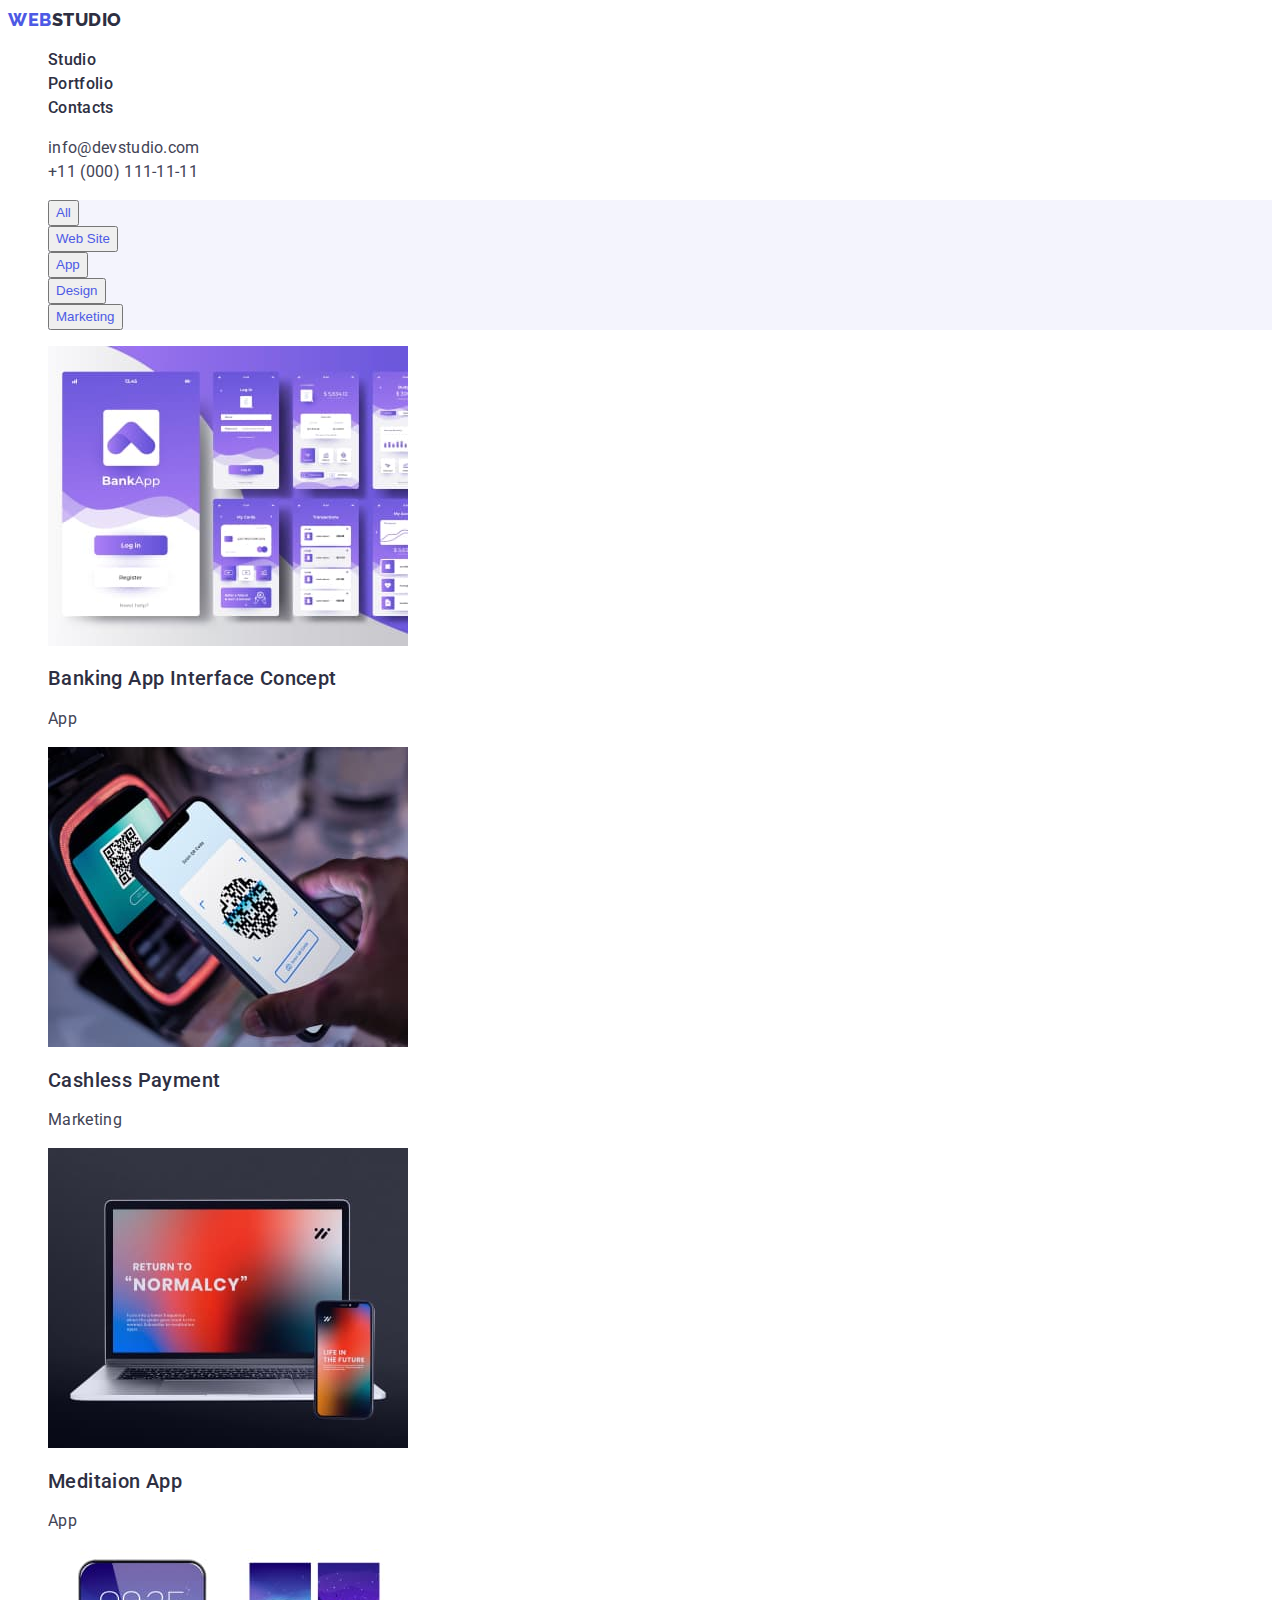
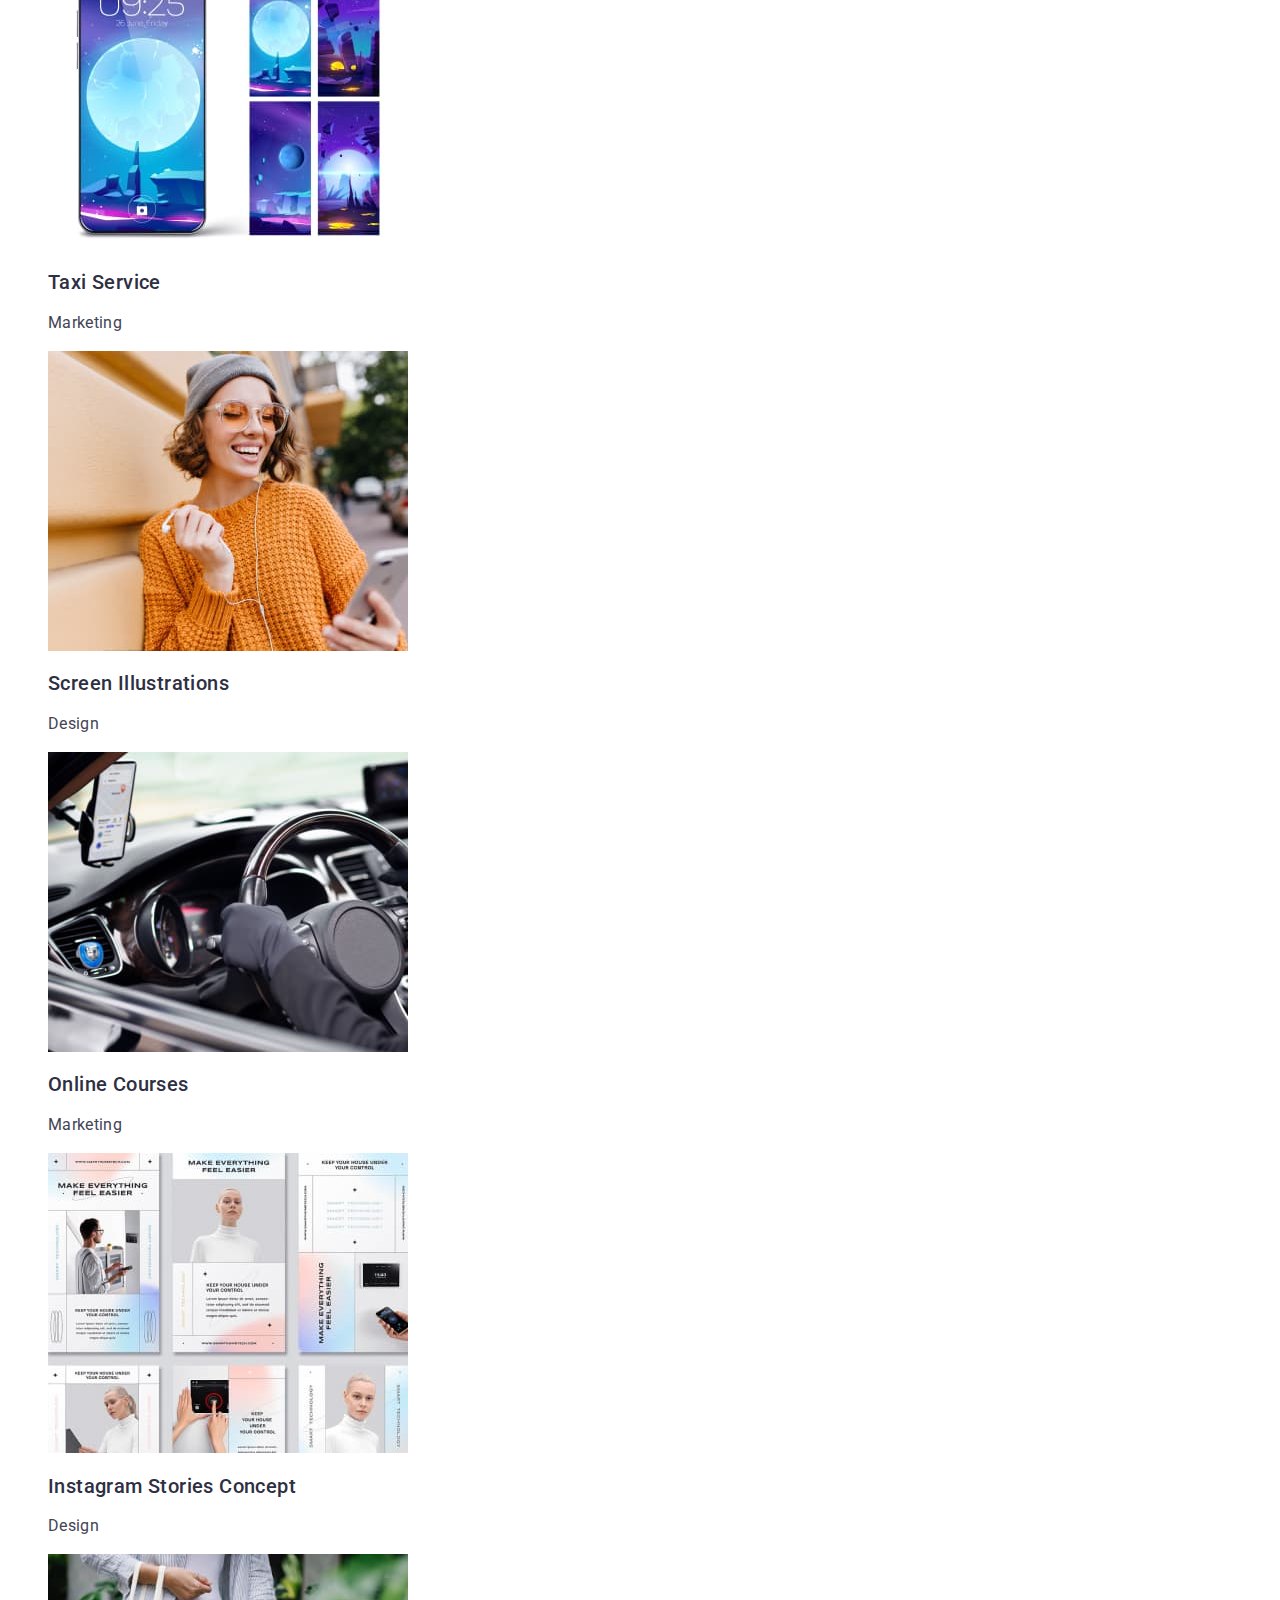
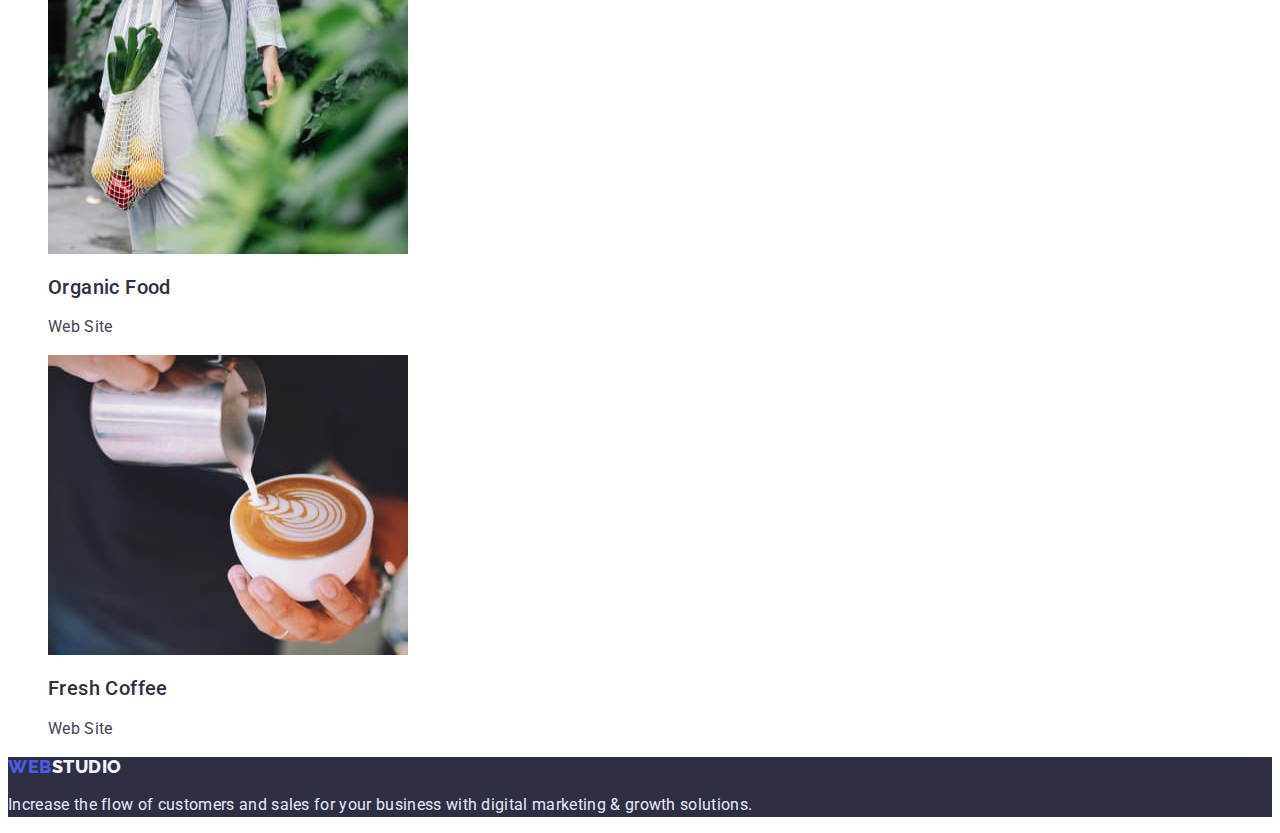
==== portfolio.html @ f1e39004 "create repository" ====
<!DOCTYPE html>
<html lang="en">
  <head>
    <meta charset="UTF-8" />
    <meta http-equiv="X-UA-Compatible" content="IE=edge" />
    <meta name="viewport" content="width=device-width, initial-scale=1.0" />
    <title>Document</title>
    <link rel="preconnect" href="https://fonts.googleapis.com" />
    <link rel="preconnect" href="https://fonts.gstatic.com" crossorigin />
    <link
      href="https://fonts.googleapis.com/css2?family=Raleway:wght@800&family=Roboto:wght@400;500;700&display=swap"
      rel="stylesheet"
    />
    <link rel="stylesheet" href="css/style.css" />
  </head>
  <body>
    <!-- Header section -->
    <header class="page-header">
      <nav class="page-nav">
        <a class="page-logo link" href="./index.html">
          <span class="page-logo-web">WEB</span>
          STUDIO
        </a>
        <ul class="menu list">
          <li class="menu-item">
            <a class="menu-link link" href="./index.html">Studio</a>
          </li>
          <li class="menu-item">
            <a class="menu-link link" href="./portfolio.html">Portfolio</a>
          </li>
          <li class="menu-item">
            <a class="menu-link link" href="">Contacts</a>
          </li>
        </ul>
      </nav>
      <address class="contacts">
        <ul class="contacts-list list">
          <li class="contacts-item">
            <a class="contacts-link link" href="mailto:info@devstudio.com"
              >info@devstudio.com</a
            >
          </li>
          <li class="contacts-item">
            <a class="contacts-link link" href="tel:+110001111111"
              >+11 (000) 111-11-11</a
            >
          </li>
        </ul>
      </address>
    </header>
    <!-- Main section -->
    <main>
      <!-- Filters -->
      <section class="filters-menu">
        <h1 hidden>Portfolio</h1>
        <ul class="filters-list list">
          <li class="filters-item">
            <button class="filters-btn" type="button">All</button>
          </li>
          <li class="filters-item">
            <button class="filters-btn" type="button">Web Site</button>
          </li>
          <li class="filters-item">
            <button class="filters-btn" type="button">App</button>
          </li>
          <li class="filters-item">
            <button class="filters-btn" type="button">Design</button>
          </li>
          <li class="filters-item">
            <button class="filters-btn" type="button">Marketing</button>
          </li>
        </ul>
        <!-- Portfolio -->
        <ul class="portfolio-list list">
          <li class="portfolio-item">
            <img
              class="portfolio-img"
              src="./images/row-images/row-1/img-1.jpg"
              alt="Pages of bank app interface"
              width="360"
              height="300"
            />
            <h2 class="section-subtitle">Banking App Interface Concept</h2>
            <p class="text">App</p>
          </li>
          <li class="portfolio-item">
            <img
              class="portfolio-img"
              src="./images/row-images/row-1/img-2.jpg"
              alt="Smartphone"
              width="360"
              height="300"
            />
            <h2 class="section-subtitle">Cashless Payment</h2>
            <p class="text">Marketing</p>
          </li>
          <li class="portfolio-item">
            <img
              class="portfolio-img"
              src="./images/row-images/row-1/img-3.jpg"
              alt="Notebook"
              width="360"
              height="300"
            />
            <h2 class="section-subtitle">Meditaion App</h2>
            <p class="text">App</p>
          </li>
          <li class="portfolio-item">
            <img
              class="portfolio-img"
              src="./images/row-images/row-2/img-1.jpg"
              alt="The front panel of the car"
              width="360"
              height="300"
            />
            <h2 class="section-subtitle">Taxi Service</h2>
            <p class="text">Marketing</p>
          </li>
          <li class="portfolio-item">
            <img
              class="portfolio-img"
              src="./images/row-images/row-2/img-2.jpg"
              alt="Screen themes"
              width="360"
              height="300"
            />
            <h2 class="section-subtitle">Screen Illustrations</h2>
            <p class="text">Design</p>
          </li>
          <li class="portfolio-item">
            <img
              class="portfolio-img"
              src="./images/row-images/row-2/img-3.jpg"
              alt="Girl"
              width="360"
              height="300"
            />
            <h2 class="section-subtitle">Online Courses</h2>
            <p class="text">Marketing</p>
          </li>
          <li class="portfolio-item">
            <img
              class="portfolio-img"
              src="./images/row-images/row-3/img-1.jpg"
              alt="Instagram Stories Concept"
              width="360"
              height="300"
            />
            <h2 class="section-subtitle">Instagram Stories Concept</h2>
            <p class="text">Design</p>
          </li>
          <li class="portfolio-item">
            <img
              class="portfolio-img"
              src="./images/row-images/row-3/img-2.jpg"
              alt="Woman with groceries"
              width="360"
              height="300"
            />
            <h2 class="section-subtitle">Organic Food</h2>
            <p class="text">Web Site</p>
          </li>
          <li class="portfolio-item">
            <img
              class="portfolio-img"
              src="./images/row-images/row-3/img-3.jpg"
              alt="Latte art"
              width="360"
              height="300"
            />
            <h2 class="section-subtitle">Fresh Coffee</h2>
            <p class="text">Web Site</p>
          </li>
        </ul>
      </section>
    </main>
    <!-- Footer section -->
    <footer class="footer">
      <a class="footer-logo link" href="./index.html">
        <span class="footer-logo-web">WEB</span>
        STUDIO
      </a>
      <p class="footer-text">
        Increase the flow of customers and sales for your business with digital
        marketing & growth solutions.
      </p>
    </footer>
  </body>
</html>
---- css/style.css ----
:root {
  --primary-brand: #4d5ae5;
  --pressed-state: #404bbf;
  --dark: #2e2f42;
  --success: #31d0aa;
  --success-75: hsla(166, 63%, 50%, 75%);
  --success-50: hsla(166, 63%, 50%, 50%);
  --success-10: hsla(166, 63%, 50%, 10%);
  --text: #434455;
  --subtle-text: #8e8f99;
  --accent: #e7e9fc;
  --light: #f4f4fd;
  --modal-overlay: #2e2f4266;
  --hero-background: #2e2f42b2;
  --white: #ffffff;
}

.list {
  list-style: none;
}

.link {
  text-decoration: none;
}

body {
  font-family: "Roboto", sans-serif;
  color: var(--text);
  background-color: var(--white);
  font-size: 16px;
}

/**
  |============================
  | Header section
  |============================
*/

.page-logo {
  font-family: "Raleway", sans-serif;
  font-weight: 800;
  font-size: 18px;
  line-height: 1.33;

  display: flex;
  align-items: center;
  letter-spacing: 0.03em;
  text-transform: uppercase;

  color: var(--dark);
}

.page-logo-web {
  color: var(--primary-brand);
}

.menu-link {
  font-weight: 500;

  line-height: 1.5;

  letter-spacing: 0.02em;

  color: var(--dark);
}
.menu-link:focus,
.menu-link:hover {
  color: var(--pressed-state);
}

.contacts-link {
  line-height: 1.5;
  font-style: normal;

  letter-spacing: 0.02em;

  color: var(--text);
}
.contacts-link:focus,
.contacts-link:hover {
  color: var(--pressed-state);
}

/**
  |============================
  | Hero section
  |============================
*/

.hero {
  background: var(--dark);
}

.hero-title {
  font-size: 56px;
  line-height: 1.07;

  text-align: center;
  letter-spacing: 0.02em;

  color: var(--white);
}

.modal-btn {
  font-weight: 500;

  line-height: 1.5;

  display: flex;
  align-items: center;
  letter-spacing: 0.04em;

  color: var(--white);

  background: var(--primary-brand);
  box-shadow: 0px 4px 4px rgba(0, 0, 0, 0.15);
  border-radius: 4px;

  cursor: pointer;
}

.modal-btn:hover {
  background: var(--pressed-state);
}

/**
  |============================
  | Services section
  |============================
*/

.section-subtitle {
  font-weight: 500;
  font-size: 20px;
  line-height: 1.2;

  letter-spacing: 0.02em;

  color: var(--dark);
}

.text {
  line-height: 1.5;

  letter-spacing: 0.02em;
}

/**
  |============================
  | Gallery section
  |============================
*/

.section-header {
  font-size: 36px;
  line-height: 1.11;

  text-align: center;
  letter-spacing: 0.02em;
  text-transform: capitalize;

  color: var(--dark);
}

/**
  |============================
  | Team section
  |============================
*/

.team {
  background: var(--light);
}

/**
  |============================
  | Footer section
  |============================
*/
.footer {
  background: var(--dark);
}

.footer-logo {
  font-family: "Raleway", sans-serif;
  font-weight: 800;
  font-size: 18px;
  line-height: 1.16;

  display: flex;
  align-items: center;
  letter-spacing: 0.03em;
  text-transform: uppercase;

  color: var(--light);
}

.footer-logo-web {
  color: var(--primary-brand);
}

.footer-text {
  line-height: 1.5;

  letter-spacing: 0.02em;

  color: var(--accent);
}

/**
  |============================
  | Portfolio
  |============================
*/

.filters-item {
  background: var(--light);
}
.filters-btn {
  font-weight: 500;

  line-height: 1.5;

  /* display: flex;
  align-items: center;
  text-align: center;
  letter-spacing: 0.04em; */

  color: var(--primary-brand);

  cursor: pointer;
}
.filters-btn:hover {
  color: var(--white);
  background: var(--pressed-state);
}
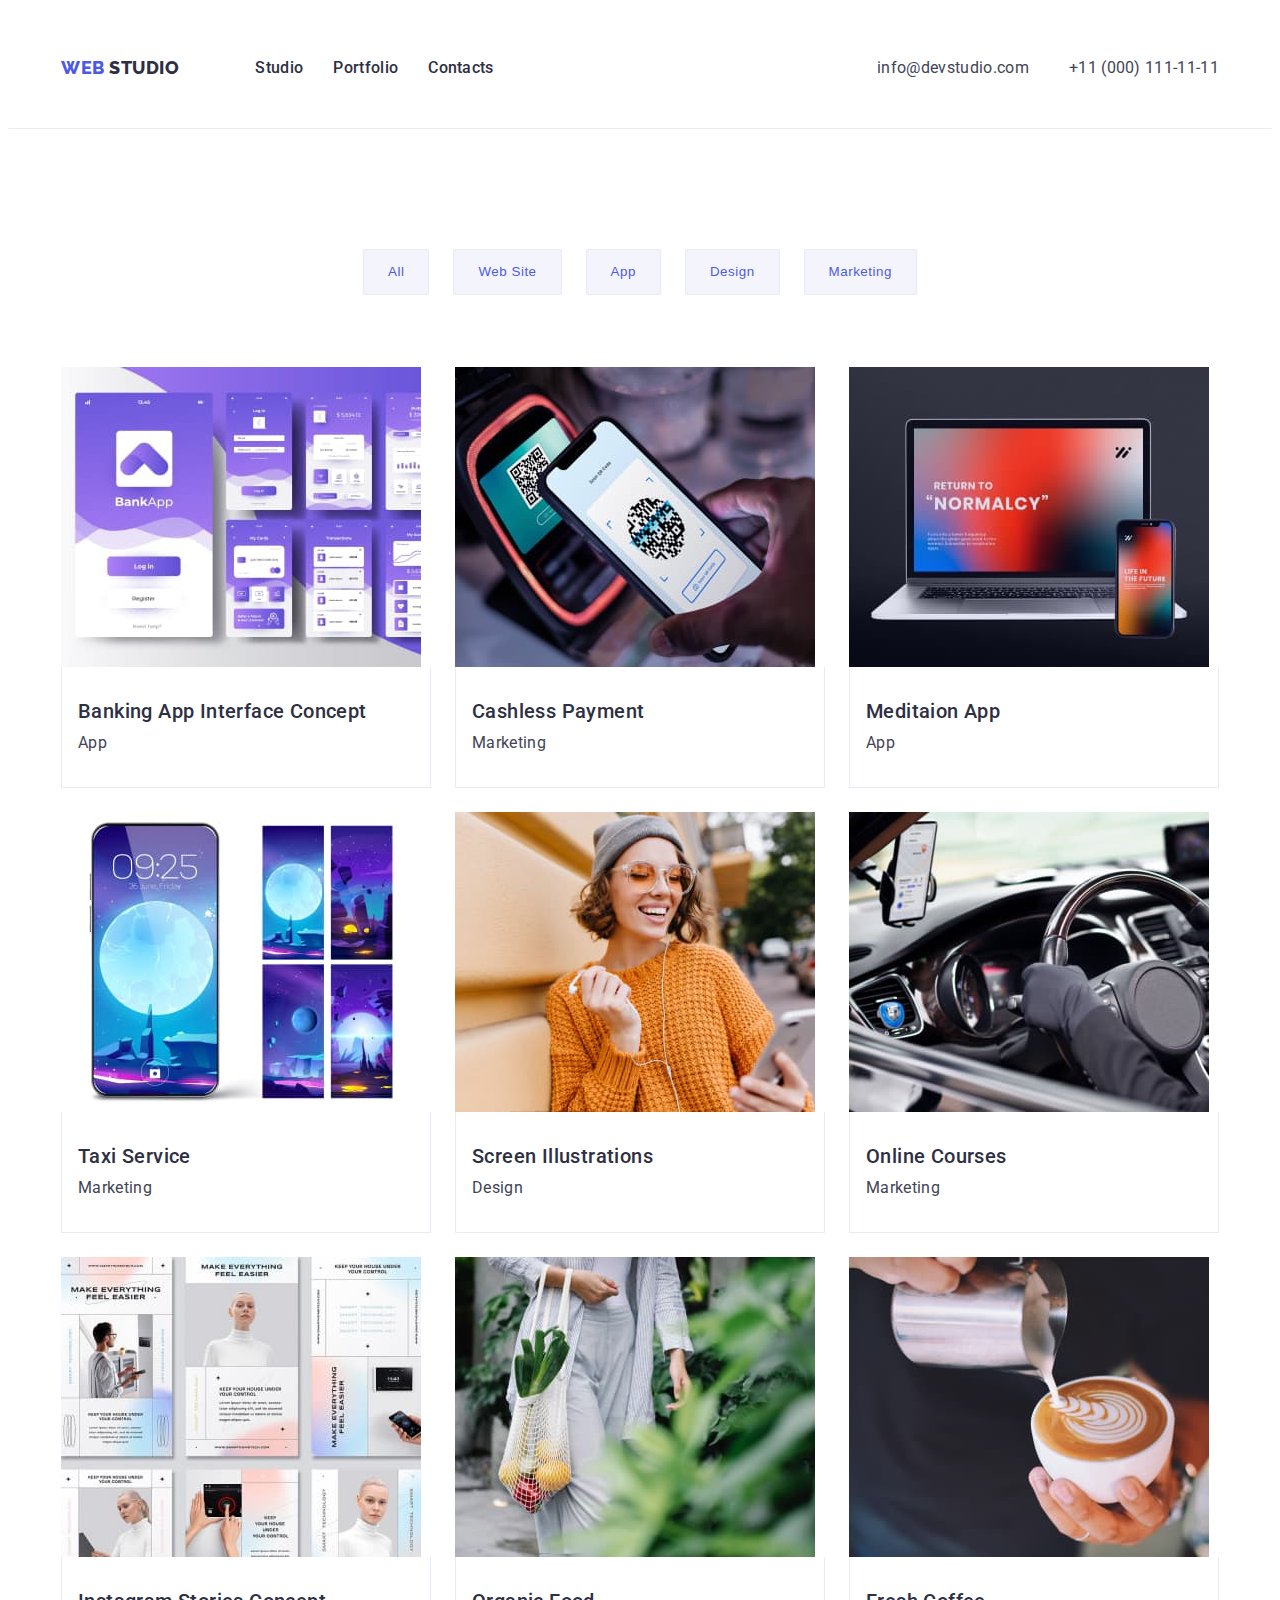
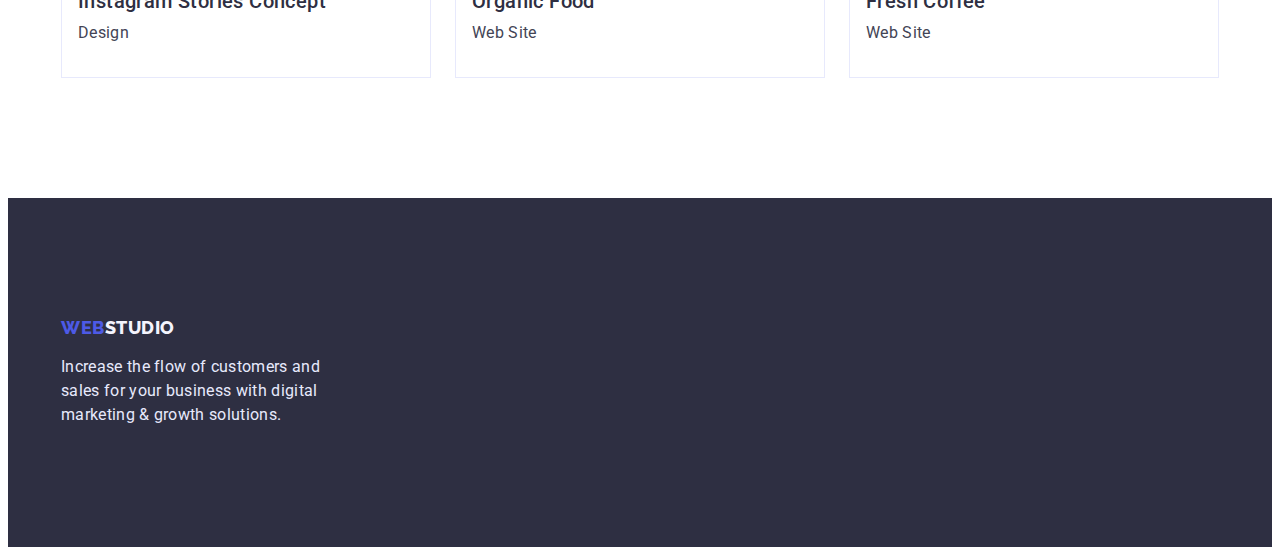
==== commit 1cbf19d1: "flex" ====
--- a/portfolio.html
+++ b/portfolio.html
@@ -5,6 +5,13 @@
     <meta http-equiv="X-UA-Compatible" content="IE=edge" />
     <meta name="viewport" content="width=device-width, initial-scale=1.0" />
     <title>Document</title>
+    <link
+      rel="stylesheet"
+      href="https://cdnjs.cloudflare.com/ajax/libs/modern-normalize/1.1.0/modern-normalize.min.css"
+      integrity="sha512-wpPYUAdjBVSE4KJnH1VR1HeZfpl1ub8YT/NKx4PuQ5NmX2tKuGu6U/JRp5y+Y8XG2tV+wKQpNHVUX03MfMFn9Q=="
+      crossorigin="anonymous"
+      referrerpolicy="no-referrer"
+    />
     <link rel="preconnect" href="https://fonts.googleapis.com" />
     <link rel="preconnect" href="https://fonts.gstatic.com" crossorigin />
     <link
@@ -16,174 +23,252 @@
   <body>
     <!-- Header section -->
     <header class="page-header">
-      <nav class="page-nav">
-        <a class="page-logo link" href="./index.html">
-          <span class="page-logo-web">WEB</span>
-          STUDIO
-        </a>
-        <ul class="menu list">
-          <li class="menu-item">
-            <a class="menu-link link" href="./index.html">Studio</a>
-          </li>
-          <li class="menu-item">
-            <a class="menu-link link" href="./portfolio.html">Portfolio</a>
-          </li>
-          <li class="menu-item">
-            <a class="menu-link link" href="">Contacts</a>
-          </li>
-        </ul>
-      </nav>
-      <address class="contacts">
-        <ul class="contacts-list list">
-          <li class="contacts-item">
-            <a class="contacts-link link" href="mailto:info@devstudio.com"
-              >info@devstudio.com</a
-            >
-          </li>
-          <li class="contacts-item">
-            <a class="contacts-link link" href="tel:+110001111111"
-              >+11 (000) 111-11-11</a
-            >
-          </li>
-        </ul>
-      </address>
+      <div class="header-container container">
+        <nav class="page-nav">
+          <a class="page-logo link" href="./index.html">
+            <span class="page-logo-web">WEB</span>
+            STUDIO
+          </a>
+          <ul class="menu list">
+            <li class="menu-item">
+              <a class="menu-link link" href="./index.html">Studio</a>
+            </li>
+            <li class="menu-item">
+              <a class="menu-link link" href="./portfolio.html">Portfolio</a>
+            </li>
+            <li class="menu-item">
+              <a class="menu-link link" href="">Contacts</a>
+            </li>
+          </ul>
+        </nav>
+        <address class="contacts">
+          <ul class="contacts-list list">
+            <li class="contacts-item">
+              <a class="contacts-link link" href="mailto:info@devstudio.com"
+                >info@devstudio.com</a
+              >
+            </li>
+            <li class="contacts-item">
+              <a class="contacts-link link" href="tel:+110001111111"
+                >+11 (000) 111-11-11</a
+              >
+            </li>
+          </ul>
+        </address>
+      </div>
     </header>
     <!-- Main section -->
     <main>
       <!-- Filters -->
-      <section class="filters-menu">
-        <h1 hidden>Portfolio</h1>
-        <ul class="filters-list list">
-          <li class="filters-item">
-            <button class="filters-btn" type="button">All</button>
-          </li>
-          <li class="filters-item">
-            <button class="filters-btn" type="button">Web Site</button>
-          </li>
-          <li class="filters-item">
-            <button class="filters-btn" type="button">App</button>
-          </li>
-          <li class="filters-item">
-            <button class="filters-btn" type="button">Design</button>
-          </li>
-          <li class="filters-item">
-            <button class="filters-btn" type="button">Marketing</button>
-          </li>
-        </ul>
-        <!-- Portfolio -->
-        <ul class="portfolio-list list">
-          <li class="portfolio-item">
-            <img
-              class="portfolio-img"
-              src="./images/row-images/row-1/img-1.jpg"
-              alt="Pages of bank app interface"
-              width="360"
-              height="300"
-            />
-            <h2 class="section-subtitle">Banking App Interface Concept</h2>
-            <p class="text">App</p>
-          </li>
-          <li class="portfolio-item">
-            <img
-              class="portfolio-img"
-              src="./images/row-images/row-1/img-2.jpg"
-              alt="Smartphone"
-              width="360"
-              height="300"
-            />
-            <h2 class="section-subtitle">Cashless Payment</h2>
-            <p class="text">Marketing</p>
-          </li>
-          <li class="portfolio-item">
-            <img
-              class="portfolio-img"
-              src="./images/row-images/row-1/img-3.jpg"
-              alt="Notebook"
-              width="360"
-              height="300"
-            />
-            <h2 class="section-subtitle">Meditaion App</h2>
-            <p class="text">App</p>
-          </li>
-          <li class="portfolio-item">
-            <img
-              class="portfolio-img"
-              src="./images/row-images/row-2/img-1.jpg"
-              alt="The front panel of the car"
-              width="360"
-              height="300"
-            />
-            <h2 class="section-subtitle">Taxi Service</h2>
-            <p class="text">Marketing</p>
-          </li>
-          <li class="portfolio-item">
-            <img
-              class="portfolio-img"
-              src="./images/row-images/row-2/img-2.jpg"
-              alt="Screen themes"
-              width="360"
-              height="300"
-            />
-            <h2 class="section-subtitle">Screen Illustrations</h2>
-            <p class="text">Design</p>
-          </li>
-          <li class="portfolio-item">
-            <img
-              class="portfolio-img"
-              src="./images/row-images/row-2/img-3.jpg"
-              alt="Girl"
-              width="360"
-              height="300"
-            />
-            <h2 class="section-subtitle">Online Courses</h2>
-            <p class="text">Marketing</p>
-          </li>
-          <li class="portfolio-item">
-            <img
-              class="portfolio-img"
-              src="./images/row-images/row-3/img-1.jpg"
-              alt="Instagram Stories Concept"
-              width="360"
-              height="300"
-            />
-            <h2 class="section-subtitle">Instagram Stories Concept</h2>
-            <p class="text">Design</p>
-          </li>
-          <li class="portfolio-item">
-            <img
-              class="portfolio-img"
-              src="./images/row-images/row-3/img-2.jpg"
-              alt="Woman with groceries"
-              width="360"
-              height="300"
-            />
-            <h2 class="section-subtitle">Organic Food</h2>
-            <p class="text">Web Site</p>
-          </li>
-          <li class="portfolio-item">
-            <img
-              class="portfolio-img"
-              src="./images/row-images/row-3/img-3.jpg"
-              alt="Latte art"
-              width="360"
-              height="300"
-            />
-            <h2 class="section-subtitle">Fresh Coffee</h2>
-            <p class="text">Web Site</p>
-          </li>
-        </ul>
+      <section class="filters-menu section">
+        <div class="container">
+          <h1 class="visually-hidden">Portfolio</h1>
+          <ul class="filters-list list">
+            <li class="filters-item">
+              <button class="filters-btn" type="button">All</button>
+            </li>
+            <li class="filters-item">
+              <button class="filters-btn" type="button">Web Site</button>
+            </li>
+            <li class="filters-item">
+              <button class="filters-btn" type="button">App</button>
+            </li>
+            <li class="filters-item">
+              <button class="filters-btn" type="button">Design</button>
+            </li>
+            <li class="filters-item">
+              <button class="filters-btn" type="button">Marketing</button>
+            </li>
+          </ul>
+          <!-- Portfolio -->
+          <ul class="portfolio-list list">
+            <li class="portfolio-item">
+              <article class="portfolio-card">
+                <div class="portfolio-card-thumb">
+                  <img
+                    class="portfolio-img"
+                    src="./images/row-images/row-1/img-1.jpg"
+                    alt="Pages of bank app interface"
+                    width="360"
+                    height="300"
+                  />
+                </div>
+                <div class="portfolio-card-content">
+                  <h2 class="portfolio-card-heading section-subtitle">
+                    Banking App Interface Concept
+                  </h2>
+                  <p class="portfolio-card-text text">App</p>
+                </div>
+              </article>
+            </li>
+            <li class="portfolio-item">
+              <article class="portfolio-card">
+                <div class="portfolio-card-thumb">
+                  <img
+                    class="portfolio-img"
+                    src="./images/row-images/row-1/img-2.jpg"
+                    alt="Smartphone"
+                    width="360"
+                    height="300"
+                  />
+                </div>
+                <div class="portfolio-card-content">
+                  <h2 class="portfolio-card-heading section-subtitle">
+                    Cashless Payment
+                  </h2>
+                  <p class="portfolio-card-text text">Marketing</p>
+                </div>
+              </article>
+            </li>
+            <li class="portfolio-item">
+              <article class="portfolio-card">
+                <div class="portfolio-card-thumb">
+                  <img
+                    class="portfolio-img"
+                    src="./images/row-images/row-1/img-3.jpg"
+                    alt="Notebook"
+                    width="360"
+                    height="300"
+                  />
+                </div>
+                <div class="portfolio-card-content">
+                  <h2 class="portfolio-card-heading section-subtitle">
+                    Meditaion App
+                  </h2>
+                  <p class="portfolio-card-text text">App</p>
+                </div>
+              </article>
+            </li>
+            <li class="portfolio-item">
+              <article class="portfolio-card">
+                <div class="portfolio-card-thumb">
+                  <img
+                    class="portfolio-img"
+                    src="./images/row-images/row-2/img-1.jpg"
+                    alt="The front panel of the car"
+                    width="360"
+                    height="300"
+                  />
+                </div>
+                <div class="portfolio-card-content">
+                  <h2 class="portfolio-card-heading section-subtitle">
+                    Taxi Service
+                  </h2>
+                  <p class="portfolio-card-text text">Marketing</p>
+                </div>
+              </article>
+            </li>
+            <li class="portfolio-item">
+              <article class="portfolio-card">
+                <div class="portfolio-card-thumb">
+                  <img
+                    class="portfolio-img"
+                    src="./images/row-images/row-2/img-2.jpg"
+                    alt="Screen themes"
+                    width="360"
+                    height="300"
+                  />
+                </div>
+                <div class="portfolio-card-content">
+                  <h2 class="portfolio-card-heading section-subtitle">
+                    Screen Illustrations
+                  </h2>
+                  <p class="portfolio-card-text text">Design</p>
+                </div>
+              </article>
+            </li>
+            <li class="portfolio-item">
+              <article class="portfolio-card">
+                <div class="portfolio-card-thumb">
+                  <img
+                    class="portfolio-img"
+                    src="./images/row-images/row-2/img-3.jpg"
+                    alt="Girl"
+                    width="360"
+                    height="300"
+                  />
+                </div>
+                <div class="portfolio-card-content">
+                  <h2 class="portfolio-card-heading section-subtitle">
+                    Online Courses
+                  </h2>
+                  <p class="portfolio-card-text text">Marketing</p>
+                </div>
+              </article>
+            </li>
+            <li class="portfolio-item">
+              <article class="portfolio-card">
+                <div class="portfolio-card-thumb">
+                  <img
+                    class="portfolio-img"
+                    src="./images/row-images/row-3/img-1.jpg"
+                    alt="Instagram Stories Concept"
+                    width="360"
+                    height="300"
+                  />
+                </div>
+                <div class="portfolio-card-content">
+                  <h2 class="portfolio-card-heading section-subtitle">
+                    Instagram Stories Concept
+                  </h2>
+                  <p class="portfolio-card-text text">Design</p>
+                </div>
+              </article>
+            </li>
+            <li class="portfolio-item">
+              <article class="portfolio-card">
+                <div class="portfolio-card-thumb">
+                  <img
+                    class="portfolio-img"
+                    src="./images/row-images/row-3/img-2.jpg"
+                    alt="Woman with groceries"
+                    width="360"
+                    height="300"
+                  />
+                </div>
+                <div class="portfolio-card-content">
+                  <h2 class="portfolio-card-heading section-subtitle">
+                    Organic Food
+                  </h2>
+                  <p class="portfolio-card-text text">Web Site</p>
+                </div>
+              </article>
+            </li>
+            <li class="portfolio-item">
+              <article class="portfolio-card">
+                <div class="portfolio-card-thumb">
+                  <img
+                    class="portfolio-img"
+                    src="./images/row-images/row-3/img-3.jpg"
+                    alt="Latte art"
+                    width="360"
+                    height="300"
+                  />
+                </div>
+                <div class="portfolio-card-content">
+                  <h2 class="portfolio-card-heading section-subtitle">
+                    Fresh Coffee
+                  </h2>
+                  <p class="portfolio-card-text text">Web Site</p>
+                </div>
+              </article>
+            </li>
+          </ul>
+        </div>
       </section>
     </main>
     <!-- Footer section -->
-    <footer class="footer">
-      <a class="footer-logo link" href="./index.html">
-        <span class="footer-logo-web">WEB</span>
-        STUDIO
-      </a>
-      <p class="footer-text">
-        Increase the flow of customers and sales for your business with digital
-        marketing & growth solutions.
-      </p>
+    <footer class="footer section">
+      <div class="container">
+        <a class="footer-logo link" href="./index.html">
+          <span class="footer-logo-web">WEB</span>
+          STUDIO
+        </a>
+        <p class="footer-text">
+          Increase the flow of customers and sales for your business with
+          digital marketing & growth solutions.
+        </p>
+      </div>
     </footer>
   </body>
 </html>
--- a/css/style.css
+++ b/css/style.css
@@ -13,8 +13,70 @@
   --modal-overlay: #2e2f4266;
   --hero-background: #2e2f42b2;
   --white: #ffffff;
-}
-
+  --card-set-gap: 24px;
+}
+
+/**
+  |============================
+  | reset start
+  |============================
+*/
+
+h1,
+h2,
+h3,
+h4,
+h5,
+h6,
+p {
+  margin: 0;
+}
+
+ul,
+ol {
+  margin-top: 0;
+  margin-bottom: 0;
+  padding-left: 0;
+}
+
+img {
+  display: block;
+  max-width: 100%;
+  height: auto;
+}
+
+.visually-hidden {
+  position: absolute;
+  width: 1px;
+  height: 1px;
+  margin: -1px;
+  border: 0;
+  padding: 0;
+  white-space: nowrap;
+  clip-path: inset(100%);
+  clip: rect(0 0 0 0);
+  overflow: hidden;
+}
+
+/**
+  |============================
+  | reset end
+  |============================
+*/
+
+.section {
+  padding-top: 120px;
+  padding-bottom: 120px;
+}
+
+.container {
+  max-width: 1158px;
+  padding: 0 15px;
+  margin: 0 auto;
+
+  /* outline: 2px solid red;
+  outline-offset: -2px; */
+}
 .list {
   list-style: none;
 }
@@ -36,16 +98,32 @@
   |============================
 */
 
+.page-header {
+  padding-top: 24px;
+  padding-bottom: 24px;
+  border-bottom: 1px solid #e7e9fc;
+}
+
+.header-container {
+  display: flex;
+  align-items: center;
+}
+
+.page-nav {
+  display: flex;
+  align-items: center;
+  margin-right: auto;
+}
+
 .page-logo {
   font-family: "Raleway", sans-serif;
   font-weight: 800;
   font-size: 18px;
   line-height: 1.33;
 
-  display: flex;
-  align-items: center;
   letter-spacing: 0.03em;
   text-transform: uppercase;
+  margin-right: 76px;
 
   color: var(--dark);
 }
@@ -54,7 +132,15 @@
   color: var(--primary-brand);
 }
 
+.menu {
+  display: flex;
+  gap: 30px;
+}
+
 .menu-link {
+  display: block;
+  padding-top: 24px;
+  padding-bottom: 24px;
   font-weight: 500;
 
   line-height: 1.5;
@@ -68,6 +154,12 @@
   color: var(--pressed-state);
 }
 
+.contacts-list {
+  display: flex;
+  align-items: center;
+  gap: 40px;
+}
+
 .contacts-link {
   line-height: 1.5;
   font-style: normal;
@@ -91,24 +183,31 @@
   background: var(--dark);
 }
 
+.hero-container {
+  display: flex;
+  flex-direction: column;
+  align-items: center;
+}
+
 .hero-title {
+  max-width: 500px;
   font-size: 56px;
   line-height: 1.07;
 
   text-align: center;
   letter-spacing: 0.02em;
+  margin-bottom: 48px;
 
   color: var(--white);
 }
 
 .modal-btn {
+  padding: 16px, 32px;
   font-weight: 500;
-
-  line-height: 1.5;
-
-  display: flex;
-  align-items: center;
+  line-height: 1.5;
   letter-spacing: 0.04em;
+
+  padding: 0 auto;
 
   color: var(--white);
 
@@ -128,11 +227,16 @@
   | Services section
   |============================
 */
+
+.services-list {
+  display: flex;
+}
 
 .section-subtitle {
   font-weight: 500;
   font-size: 20px;
   line-height: 1.2;
+  margin-bottom: 8px;
 
   letter-spacing: 0.02em;
 
@@ -158,8 +262,14 @@
   text-align: center;
   letter-spacing: 0.02em;
   text-transform: capitalize;
+  margin-bottom: 72px;
 
   color: var(--dark);
+}
+
+.gallery-list {
+  display: flex;
+  gap: 24px;
 }
 
 /**
@@ -170,6 +280,46 @@
 
 .team {
   background: var(--light);
+}
+
+.section-header {
+  margin-bottom: 72px;
+}
+
+.team-list {
+  padding: 0;
+  margin: 0;
+  list-style: none;
+
+  display: flex;
+  flex-wrap: wrap;
+  margin-left: calc(-1 * var(--card-set-gap));
+  margin-top: calc(-1 * var(--card-set-gap));
+}
+
+.team-list > .team-item {
+  flex-basis: calc(100% / 4 - var(--card-set-gap));
+  margin-left: var(--card-set-gap);
+  margin-top: var(--card-set-gap);
+}
+
+.team-card {
+  background: #ffffff;
+  box-shadow: 0px 1px 6px rgba(46, 47, 66, 0.08),
+    0px 1px 1px rgba(46, 47, 66, 0.16), 0px 2px 1px rgba(46, 47, 66, 0.08);
+  border-radius: 0px 0px 4px 4px;
+}
+
+.team-card-content {
+  display: flex;
+  flex-direction: column;
+  justify-content: center;
+  align-items: center;
+  padding: 32px 16px;
+}
+
+.team-card-heading {
+  margin-bottom: 8px;
 }
 
 /**
@@ -187,6 +337,8 @@
   font-size: 18px;
   line-height: 1.16;
 
+  margin-bottom: 16px;
+
   display: flex;
   align-items: center;
   letter-spacing: 0.03em;
@@ -201,6 +353,7 @@
 
 .footer-text {
   line-height: 1.5;
+  width: 264px;
 
   letter-spacing: 0.02em;
 
@@ -212,20 +365,31 @@
   | Portfolio
   |============================
 */
+
+.filters-list {
+  display: flex;
+  gap: 24px;
+  justify-content: center;
+  margin-bottom: 72px;
+}
 
 .filters-item {
   background: var(--light);
 }
 .filters-btn {
+  padding: 12px 24px;
   font-weight: 500;
 
   line-height: 1.5;
 
-  /* display: flex;
+  display: flex;
   align-items: center;
   text-align: center;
-  letter-spacing: 0.04em; */
-
+  letter-spacing: 0.04em;
+
+  background: #f4f4fd;
+  border: 1px solid #e7e9fc;
+  border-radius: 4px;
   color: var(--primary-brand);
 
   cursor: pointer;
@@ -234,3 +398,34 @@
   color: var(--white);
   background: var(--pressed-state);
 }
+
+.portfolio-list {
+  padding: 0;
+  margin: 0;
+  list-style: none;
+
+  display: flex;
+  flex-wrap: wrap;
+  margin-left: calc(-1 * var(--card-set-gap));
+  margin-top: calc(-1 * var(--card-set-gap));
+}
+
+.portfolio-list > .portfolio-item {
+  flex-basis: calc(100% / 3 - var(--card-set-gap));
+  margin-left: var(--card-set-gap);
+  margin-top: var(--card-set-gap);
+}
+
+.portfolio-card-content {
+  display: flex;
+  flex-direction: column;
+  align-items: flex-start;
+  padding: 32px 16px;
+  background: #ffffff;
+  border: 1px solid #e7e9fc;
+  border-top: none;
+}
+
+.portfolio-card-heading {
+  margin-bottom: 8px;
+}
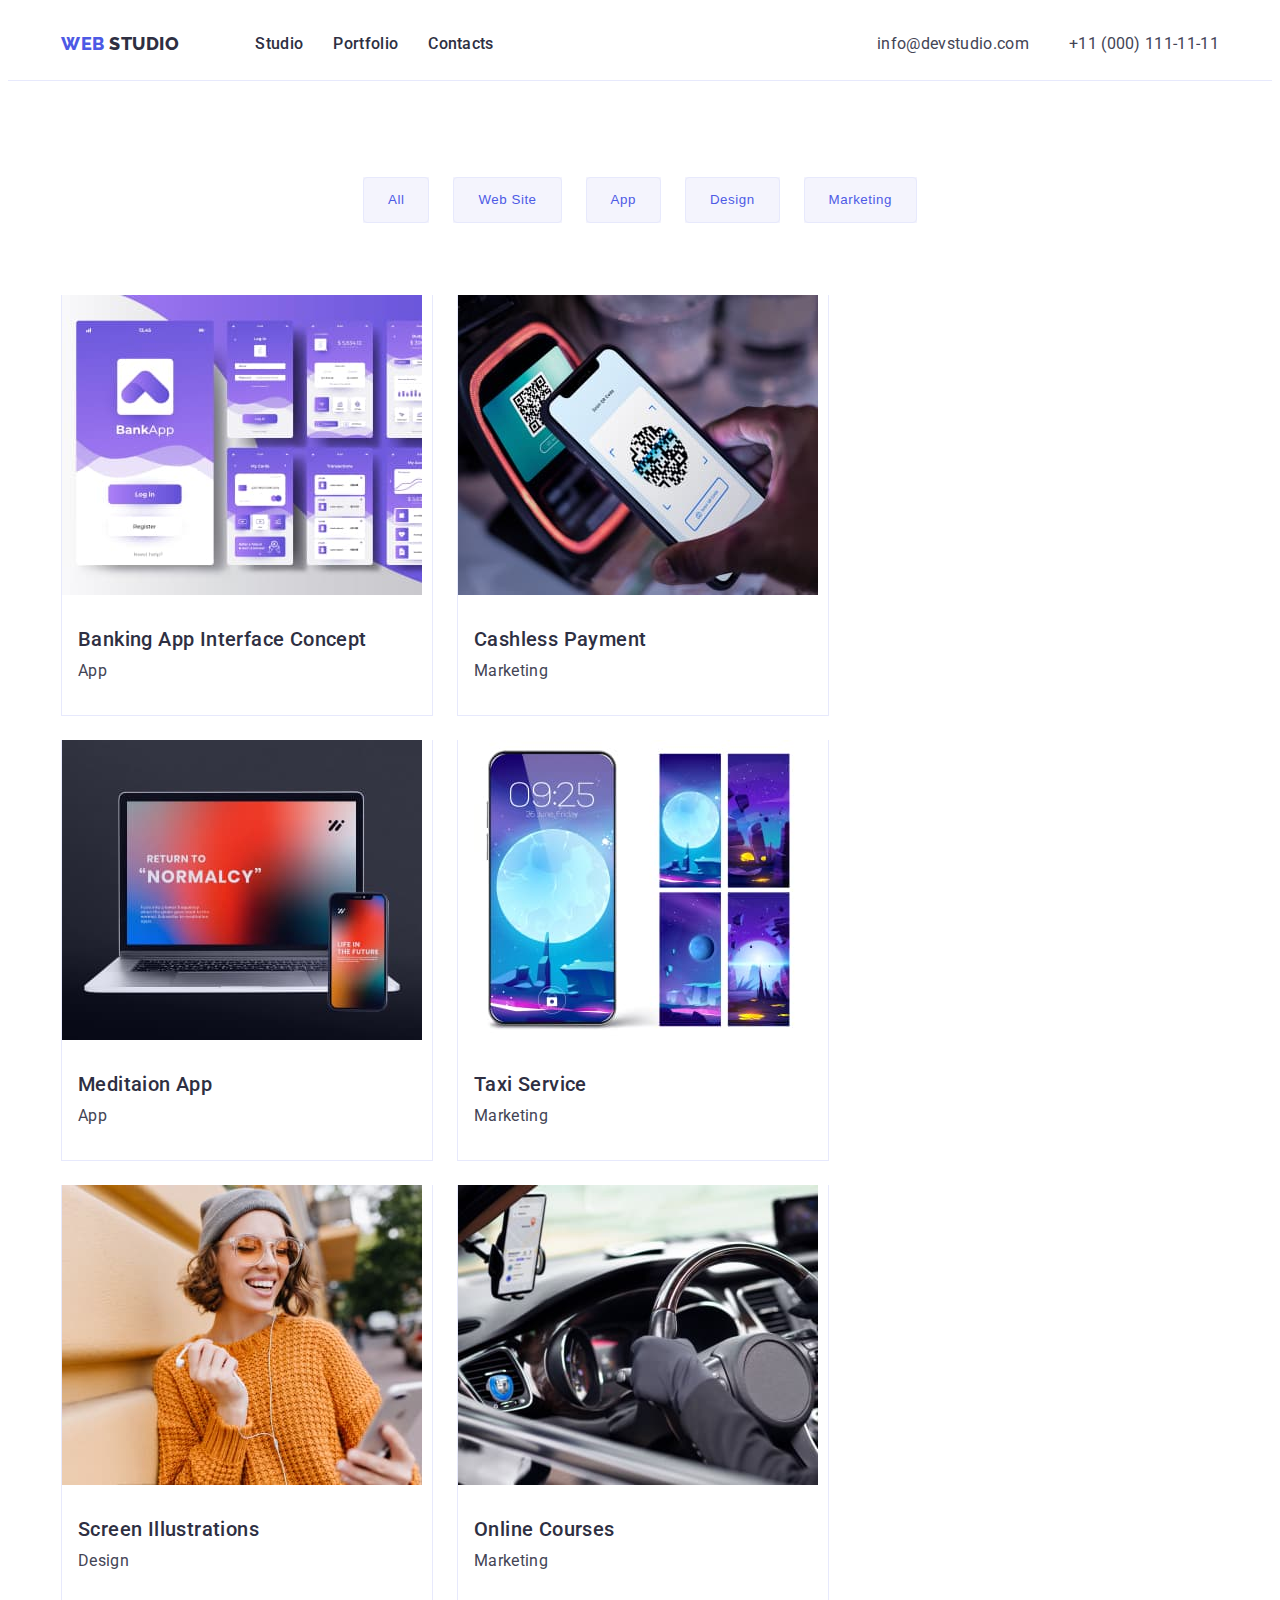
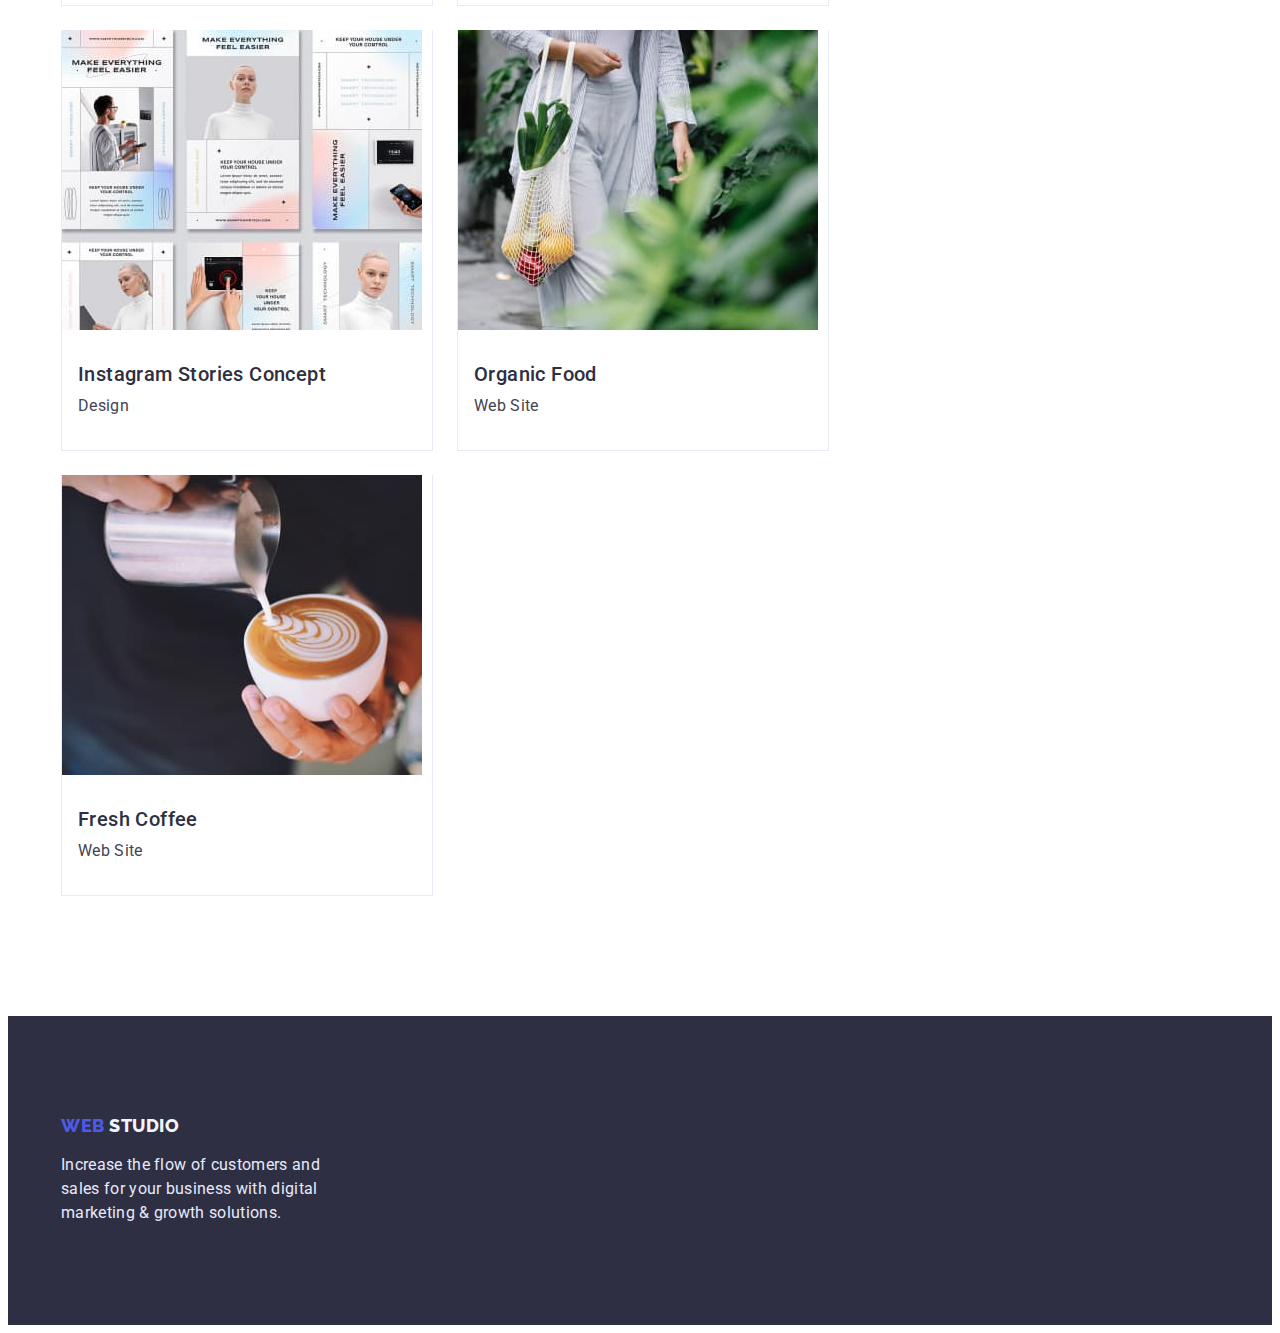
==== commit 40c72c08: "fix" ====
--- a/portfolio.html
+++ b/portfolio.html
@@ -83,182 +83,164 @@
           <!-- Portfolio -->
           <ul class="portfolio-list list">
             <li class="portfolio-item">
-              <article class="portfolio-card">
-                <div class="portfolio-card-thumb">
-                  <img
-                    class="portfolio-img"
-                    src="./images/row-images/row-1/img-1.jpg"
-                    alt="Pages of bank app interface"
-                    width="360"
-                    height="300"
-                  />
-                </div>
-                <div class="portfolio-card-content">
-                  <h2 class="portfolio-card-heading section-subtitle">
-                    Banking App Interface Concept
-                  </h2>
-                  <p class="portfolio-card-text text">App</p>
-                </div>
-              </article>
-            </li>
-            <li class="portfolio-item">
-              <article class="portfolio-card">
-                <div class="portfolio-card-thumb">
-                  <img
-                    class="portfolio-img"
-                    src="./images/row-images/row-1/img-2.jpg"
-                    alt="Smartphone"
-                    width="360"
-                    height="300"
-                  />
-                </div>
-                <div class="portfolio-card-content">
-                  <h2 class="portfolio-card-heading section-subtitle">
-                    Cashless Payment
-                  </h2>
-                  <p class="portfolio-card-text text">Marketing</p>
-                </div>
-              </article>
-            </li>
-            <li class="portfolio-item">
-              <article class="portfolio-card">
-                <div class="portfolio-card-thumb">
-                  <img
-                    class="portfolio-img"
-                    src="./images/row-images/row-1/img-3.jpg"
-                    alt="Notebook"
-                    width="360"
-                    height="300"
-                  />
-                </div>
-                <div class="portfolio-card-content">
-                  <h2 class="portfolio-card-heading section-subtitle">
-                    Meditaion App
-                  </h2>
-                  <p class="portfolio-card-text text">App</p>
-                </div>
-              </article>
-            </li>
-            <li class="portfolio-item">
-              <article class="portfolio-card">
-                <div class="portfolio-card-thumb">
-                  <img
-                    class="portfolio-img"
-                    src="./images/row-images/row-2/img-1.jpg"
-                    alt="The front panel of the car"
-                    width="360"
-                    height="300"
-                  />
-                </div>
-                <div class="portfolio-card-content">
-                  <h2 class="portfolio-card-heading section-subtitle">
-                    Taxi Service
-                  </h2>
-                  <p class="portfolio-card-text text">Marketing</p>
-                </div>
-              </article>
-            </li>
-            <li class="portfolio-item">
-              <article class="portfolio-card">
-                <div class="portfolio-card-thumb">
-                  <img
-                    class="portfolio-img"
-                    src="./images/row-images/row-2/img-2.jpg"
-                    alt="Screen themes"
-                    width="360"
-                    height="300"
-                  />
-                </div>
-                <div class="portfolio-card-content">
-                  <h2 class="portfolio-card-heading section-subtitle">
-                    Screen Illustrations
-                  </h2>
-                  <p class="portfolio-card-text text">Design</p>
-                </div>
-              </article>
-            </li>
-            <li class="portfolio-item">
-              <article class="portfolio-card">
-                <div class="portfolio-card-thumb">
-                  <img
-                    class="portfolio-img"
-                    src="./images/row-images/row-2/img-3.jpg"
-                    alt="Girl"
-                    width="360"
-                    height="300"
-                  />
-                </div>
-                <div class="portfolio-card-content">
-                  <h2 class="portfolio-card-heading section-subtitle">
-                    Online Courses
-                  </h2>
-                  <p class="portfolio-card-text text">Marketing</p>
-                </div>
-              </article>
-            </li>
-            <li class="portfolio-item">
-              <article class="portfolio-card">
-                <div class="portfolio-card-thumb">
-                  <img
-                    class="portfolio-img"
-                    src="./images/row-images/row-3/img-1.jpg"
-                    alt="Instagram Stories Concept"
-                    width="360"
-                    height="300"
-                  />
-                </div>
-                <div class="portfolio-card-content">
-                  <h2 class="portfolio-card-heading section-subtitle">
-                    Instagram Stories Concept
-                  </h2>
-                  <p class="portfolio-card-text text">Design</p>
-                </div>
-              </article>
-            </li>
-            <li class="portfolio-item">
-              <article class="portfolio-card">
-                <div class="portfolio-card-thumb">
-                  <img
-                    class="portfolio-img"
-                    src="./images/row-images/row-3/img-2.jpg"
-                    alt="Woman with groceries"
-                    width="360"
-                    height="300"
-                  />
-                </div>
-                <div class="portfolio-card-content">
-                  <h2 class="portfolio-card-heading section-subtitle">
-                    Organic Food
-                  </h2>
-                  <p class="portfolio-card-text text">Web Site</p>
-                </div>
-              </article>
-            </li>
-            <li class="portfolio-item">
-              <article class="portfolio-card">
-                <div class="portfolio-card-thumb">
-                  <img
-                    class="portfolio-img"
-                    src="./images/row-images/row-3/img-3.jpg"
-                    alt="Latte art"
-                    width="360"
-                    height="300"
-                  />
-                </div>
-                <div class="portfolio-card-content">
-                  <h2 class="portfolio-card-heading section-subtitle">
-                    Fresh Coffee
-                  </h2>
-                  <p class="portfolio-card-text text">Web Site</p>
-                </div>
-              </article>
+              <div class="portfolio-card-thumb">
+                <img
+                  class="portfolio-img"
+                  src="./images/row-images/row-1/img-1.jpg"
+                  alt="Pages of bank app interface"
+                  width="360"
+                  height="300"
+                />
+              </div>
+              <div class="portfolio-card-content">
+                <h2 class="portfolio-card-heading section-subtitle">
+                  Banking App Interface Concept
+                </h2>
+                <p class="portfolio-card-text text">App</p>
+              </div>
+            </li>
+            <li class="portfolio-item">
+              <div class="portfolio-card-thumb">
+                <img
+                  class="portfolio-img"
+                  src="./images/row-images/row-1/img-2.jpg"
+                  alt="Smartphone"
+                  width="360"
+                  height="300"
+                />
+              </div>
+              <div class="portfolio-card-content">
+                <h2 class="portfolio-card-heading section-subtitle">
+                  Cashless Payment
+                </h2>
+                <p class="portfolio-card-text text">Marketing</p>
+              </div>
+            </li>
+            <li class="portfolio-item">
+              <div class="portfolio-card-thumb">
+                <img
+                  class="portfolio-img"
+                  src="./images/row-images/row-1/img-3.jpg"
+                  alt="Notebook"
+                  width="360"
+                  height="300"
+                />
+              </div>
+              <div class="portfolio-card-content">
+                <h2 class="portfolio-card-heading section-subtitle">
+                  Meditaion App
+                </h2>
+                <p class="portfolio-card-text text">App</p>
+              </div>
+            </li>
+            <li class="portfolio-item">
+              <div class="portfolio-card-thumb">
+                <img
+                  class="portfolio-img"
+                  src="./images/row-images/row-2/img-1.jpg"
+                  alt="The front panel of the car"
+                  width="360"
+                  height="300"
+                />
+              </div>
+              <div class="portfolio-card-content">
+                <h2 class="portfolio-card-heading section-subtitle">
+                  Taxi Service
+                </h2>
+                <p class="portfolio-card-text text">Marketing</p>
+              </div>
+            </li>
+            <li class="portfolio-item">
+              <div class="portfolio-card-thumb">
+                <img
+                  class="portfolio-img"
+                  src="./images/row-images/row-2/img-2.jpg"
+                  alt="Screen themes"
+                  width="360"
+                  height="300"
+                />
+              </div>
+              <div class="portfolio-card-content">
+                <h2 class="portfolio-card-heading section-subtitle">
+                  Screen Illustrations
+                </h2>
+                <p class="portfolio-card-text text">Design</p>
+              </div>
+            </li>
+            <li class="portfolio-item">
+              <div class="portfolio-card-thumb">
+                <img
+                  class="portfolio-img"
+                  src="./images/row-images/row-2/img-3.jpg"
+                  alt="Girl"
+                  width="360"
+                  height="300"
+                />
+              </div>
+              <div class="portfolio-card-content">
+                <h2 class="portfolio-card-heading section-subtitle">
+                  Online Courses
+                </h2>
+                <p class="portfolio-card-text text">Marketing</p>
+              </div>
+            </li>
+            <li class="portfolio-item">
+              <div class="portfolio-card-thumb">
+                <img
+                  class="portfolio-img"
+                  src="./images/row-images/row-3/img-1.jpg"
+                  alt="Instagram Stories Concept"
+                  width="360"
+                  height="300"
+                />
+              </div>
+              <div class="portfolio-card-content">
+                <h2 class="portfolio-card-heading section-subtitle">
+                  Instagram Stories Concept
+                </h2>
+                <p class="portfolio-card-text text">Design</p>
+              </div>
+            </li>
+            <li class="portfolio-item">
+              <div class="portfolio-card-thumb">
+                <img
+                  class="portfolio-img"
+                  src="./images/row-images/row-3/img-2.jpg"
+                  alt="Woman with groceries"
+                  width="360"
+                  height="300"
+                />
+              </div>
+              <div class="portfolio-card-content">
+                <h2 class="portfolio-card-heading section-subtitle">
+                  Organic Food
+                </h2>
+                <p class="portfolio-card-text text">Web Site</p>
+              </div>
+            </li>
+            <li class="portfolio-item">
+              <div class="portfolio-card-thumb">
+                <img
+                  class="portfolio-img"
+                  src="./images/row-images/row-3/img-3.jpg"
+                  alt="Latte art"
+                  width="360"
+                  height="300"
+                />
+              </div>
+              <div class="portfolio-card-content">
+                <h2 class="portfolio-card-heading section-subtitle">
+                  Fresh Coffee
+                </h2>
+                <p class="portfolio-card-text text">Web Site</p>
+              </div>
             </li>
           </ul>
         </div>
       </section>
     </main>
     <!-- Footer section -->
-    <footer class="footer section">
+    <footer class="footer">
       <div class="container">
         <a class="footer-logo link" href="./index.html">
           <span class="footer-logo-web">WEB</span>
--- a/css/style.css
+++ b/css/style.css
@@ -99,8 +99,6 @@
 */
 
 .page-header {
-  padding-top: 24px;
-  padding-bottom: 24px;
   border-bottom: 1px solid #e7e9fc;
 }
 
@@ -181,18 +179,16 @@
 
 .hero {
   background: var(--dark);
-}
-
-.hero-container {
-  display: flex;
-  flex-direction: column;
-  align-items: center;
+  padding: 188px 0;
+  text-align: center;
 }
 
 .hero-title {
   max-width: 500px;
   font-size: 56px;
   line-height: 1.07;
+  margin: auto;
+  margin-bottom: 48px;
 
   text-align: center;
   letter-spacing: 0.02em;
@@ -202,18 +198,17 @@
 }
 
 .modal-btn {
-  padding: 16px, 32px;
+  padding: 16px 32px;
   font-weight: 500;
   line-height: 1.5;
   letter-spacing: 0.04em;
-
-  padding: 0 auto;
 
   color: var(--white);
 
   background: var(--primary-brand);
   box-shadow: 0px 4px 4px rgba(0, 0, 0, 0.15);
   border-radius: 4px;
+  border: none;
 
   cursor: pointer;
 }
@@ -228,8 +223,17 @@
   |============================
 */
 
+.services {
+  padding-bottom: 0;
+}
+
 .services-list {
   display: flex;
+  gap: 24px;
+}
+
+.services-item {
+  flex-basis: calc(100% / 4);
 }
 
 .section-subtitle {
@@ -301,20 +305,14 @@
   flex-basis: calc(100% / 4 - var(--card-set-gap));
   margin-left: var(--card-set-gap);
   margin-top: var(--card-set-gap);
-}
-
-.team-card {
-  background: #ffffff;
+  background: var(--white);
   box-shadow: 0px 1px 6px rgba(46, 47, 66, 0.08),
     0px 1px 1px rgba(46, 47, 66, 0.16), 0px 2px 1px rgba(46, 47, 66, 0.08);
   border-radius: 0px 0px 4px 4px;
 }
 
 .team-card-content {
-  display: flex;
-  flex-direction: column;
-  justify-content: center;
-  align-items: center;
+  text-align: center;
   padding: 32px 16px;
 }
 
@@ -329,6 +327,7 @@
 */
 .footer {
   background: var(--dark);
+  padding: 100px 0;
 }
 
 .footer-logo {
@@ -339,8 +338,7 @@
 
   margin-bottom: 16px;
 
-  display: flex;
-  align-items: center;
+  display: block;
   letter-spacing: 0.03em;
   text-transform: uppercase;
 
@@ -365,6 +363,10 @@
   | Portfolio
   |============================
 */
+
+.filters-menu {
+  padding-top: 96px;
+}
 
 .filters-list {
   display: flex;
@@ -414,18 +416,15 @@
   flex-basis: calc(100% / 3 - var(--card-set-gap));
   margin-left: var(--card-set-gap);
   margin-top: var(--card-set-gap);
-}
-
-.portfolio-card-content {
-  display: flex;
-  flex-direction: column;
-  align-items: flex-start;
-  padding: 32px 16px;
-  background: #ffffff;
   border: 1px solid #e7e9fc;
   border-top: none;
 }
 
+.portfolio-card-content {
+  text-align: left;
+  padding: 32px 16px;
+}
+
 .portfolio-card-heading {
   margin-bottom: 8px;
 }
